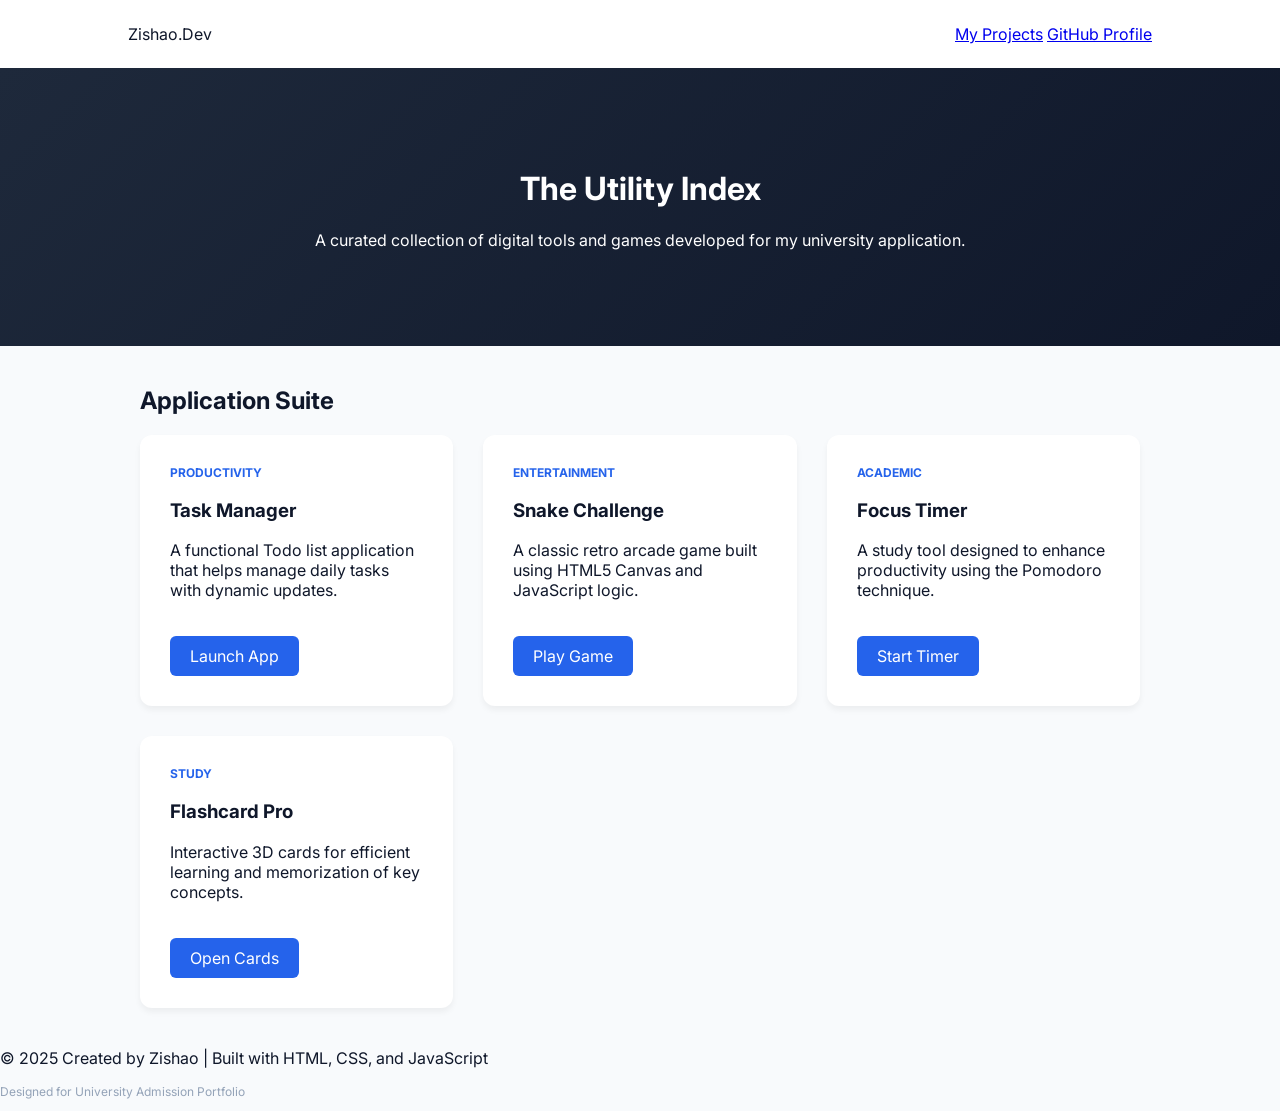
==== index.html @ ff92e4d5 "Complete project with 4 apps for university application" ====
<!DOCTYPE html>
<html lang="en">
<head>
    <meta charset="UTF-8">
    <meta name="viewport" content="width=device-width, initial-scale=1.0">
    <title>Zishao's Utility Hub | Portfolio</title>
    <link rel="stylesheet" href="css/style.css">
    <link href="https://fonts.googleapis.com/css2?family=Inter:wght@400;600;800&display=swap" rel="stylesheet">
</head>
<body>

    <nav>
        <div class="logo">Zishao.Dev</div>
        <div class="nav-links">
            <a href="#apps">My Projects</a>
            <a href="https://github.com/" target="_blank">GitHub Profile</a>
        </div>
    </nav>

    <header class="hero">
        <h1>The Utility Index</h1>
        <p>A curated collection of digital tools and games developed for my university application.</p>
    </header>

    <main class="container" id="apps">
        <h2 class="section-title">Application Suite</h2>
        
        <div class="grid">
            
            <div class="card">
                <div class="tag">Productivity</div>
                <h3>Task Manager</h3>
                <p>A functional Todo list application that helps manage daily tasks with dynamic updates.</p>
                <a href="apps/todo-list/todo.html" class="btn">Launch App</a>
            </div>

            <div class="card">
                <div class="tag">Entertainment</div>
                <h3>Snake Challenge</h3>
                <p>A classic retro arcade game built using HTML5 Canvas and JavaScript logic.</p>
                <a href="apps/snake-game/game.html" class="btn">Play Game</a>
            </div>

            <div class="card">
                <div class="tag">Academic</div>
                <h3>Focus Timer</h3>
                <p>A study tool designed to enhance productivity using the Pomodoro technique.</p>
                <a href="apps/timer/timer.html" class="btn">Start Timer</a>
            </div>

            <div class="card">
                <div class="tag">Study</div>
                <h3>Flashcard Pro</h3>
                <p>Interactive 3D cards for efficient learning and memorization of key concepts.</p>
                <a href="apps/flashcards/card.html" class="btn">Open Cards</a>
            </div>

        </div>
    </main>

    <footer>
        <p>© 2025 Created by Zishao | Built with HTML, CSS, and JavaScript</p>
        <p style="font-size: 12px; color: #94a3b8; margin-top: 10px;">Designed for University Admission Portfolio</p>
    </footer>

    <script src="js/main.js"></script>
</body>
</html>
---- css/style.css ----
:root {
    --primary: #2563eb;
    --dark: #0f172a;
    --light: #f8fafc;
    --card: #ffffff;
}

body {
    font-family: 'Inter', sans-serif;
    margin: 0;
    background-color: var(--light);
    color: var(--dark);
}

nav {
    display: flex;
    justify-content: space-between;
    padding: 1.5rem 10%;
    background: var(--card);
    box-shadow: 0 1px 3px rgba(0,0,0,0.1);
}

.hero {
    text-align: center;
    padding: 80px 20px;
    background: linear-gradient(135deg, #1e293b, #0f172a);
    color: white;
}

.container {
    max-width: 1000px;
    margin: 40px auto;
    padding: 0 20px;
}

.grid {
    display: grid;
    grid-template-columns: repeat(auto-fit, minmax(300px, 1fr));
    gap: 30px;
}

.card {
    background: var(--card);
    padding: 30px;
    border-radius: 12px;
    box-shadow: 0 4px 6px rgba(0,0,0,0.05);
    transition: 0.3s;
}

.card:hover { transform: translateY(-10px); }

.tag {
    font-size: 12px;
    color: var(--primary);
    text-transform: uppercase;
    font-weight: bold;
    margin-bottom: 10px;
}

.btn {
    display: inline-block;
    margin-top: 20px;
    padding: 10px 20px;
    background: var(--primary);
    color: white;
    text-decoration: none;
    border-radius: 6px;
}
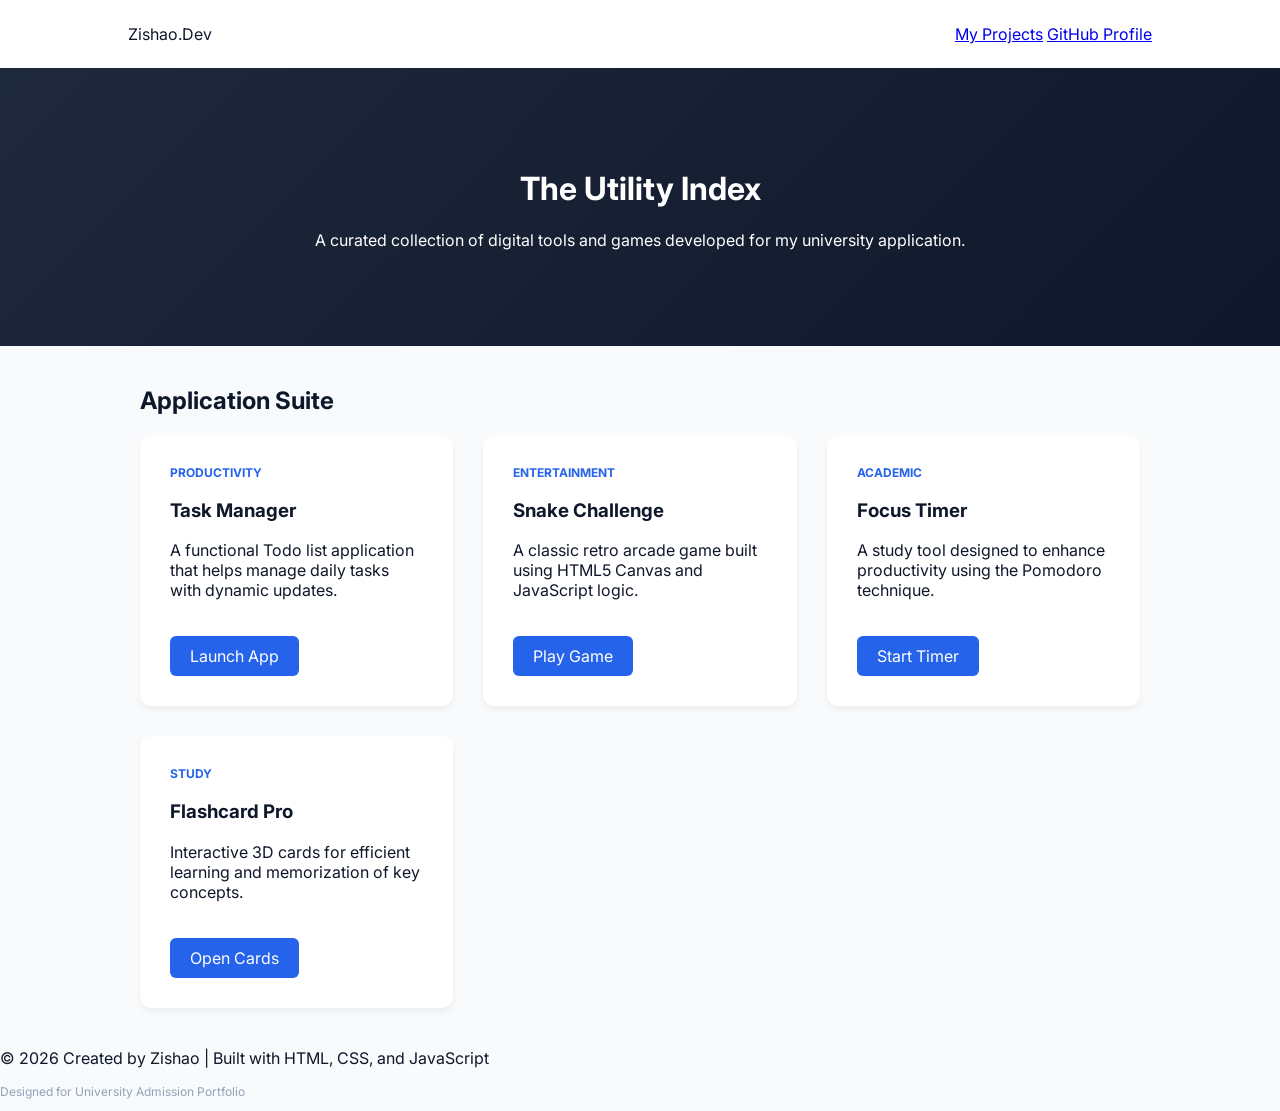
==== commit b3965f10: "Update index.html" ====
--- a/index.html
+++ b/index.html
@@ -59,10 +59,10 @@
     </main>
 
     <footer>
-        <p>© 2025 Created by Zishao | Built with HTML, CSS, and JavaScript</p>
+        <p>© 2026 Created by Zishao | Built with HTML, CSS, and JavaScript</p>
         <p style="font-size: 12px; color: #94a3b8; margin-top: 10px;">Designed for University Admission Portfolio</p>
     </footer>
 
     <script src="js/main.js"></script>
 </body>
-</html>+</html>
